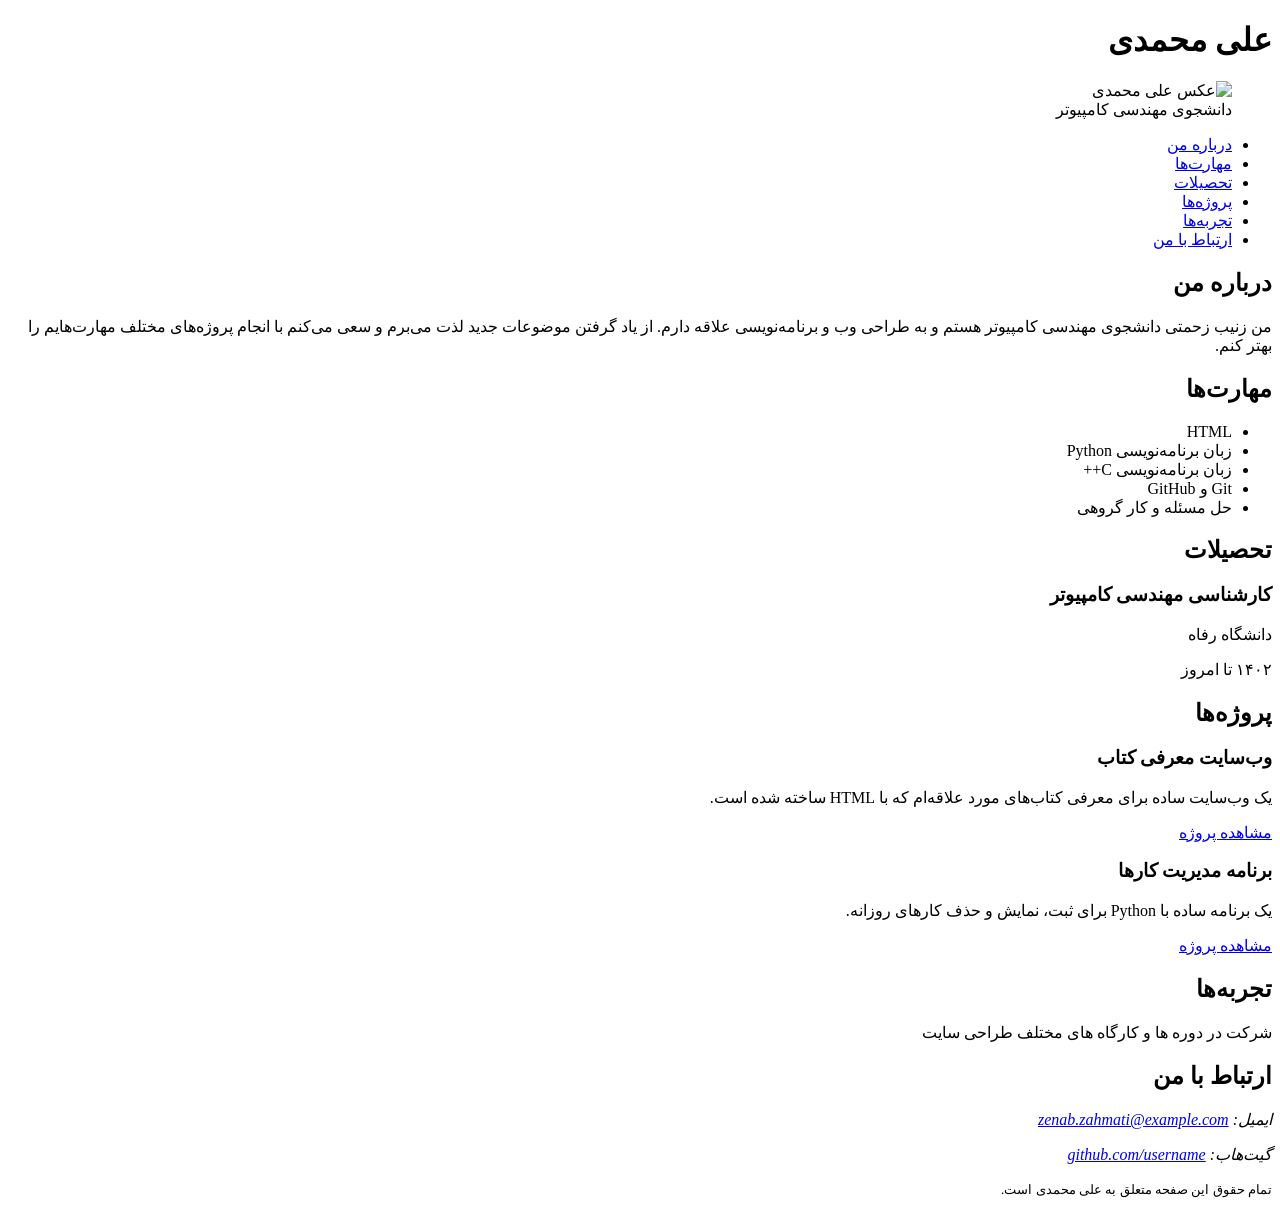
==== index.html @ 8beaaddb "Add files via upload" ====
<!DOCTYPE html>
<html lang="fa" dir="rtl">
<head>
    <meta charset="UTF-8">
    <meta name="viewport" content="width=device-width, initial-scale=1.0">
    <meta name="description" content="صفحه شخصی و رزومه علی محمدی">
    <title>صفحه شخصی علی محمدی</title>
</head>
<body>
    <header>
        <h1>علی محمدی</h1>

        <figure>
            <img src="profile.jpg" alt="عکس علی محمدی" width="200" height="200">
            <figcaption>دانشجوی مهندسی کامپیوتر</figcaption>
        </figure>

        <nav aria-label="منوی اصلی">
            <ul>
                <li><a href="#about">درباره من</a></li>
                <li><a href="#skills">مهارت‌ها</a></li>
                <li><a href="#education">تحصیلات</a></li>
                <li><a href="#projects">پروژه‌ها</a></li>
                <li><a href="#experience">تجربه‌ها</a></li>
                <li><a href="#contact">ارتباط با من</a></li>
            </ul>
        </nav>
    </header>

    <main>
        <section id="about">
            <h2>درباره من</h2>
            <p>
                من زنیب زحمتی دانشجوی مهندسی کامپیوتر هستم و به طراحی وب و
                برنامه‌نویسی علاقه دارم. از یاد گرفتن موضوعات جدید لذت می‌برم
                و سعی می‌کنم با انجام پروژه‌های مختلف مهارت‌هایم را بهتر کنم.
            </p>
        </section>

        <section id="skills">
            <h2>مهارت‌ها</h2>
            <ul>
                <li>HTML</li>
                <li>زبان برنامه‌نویسی Python</li>
                <li>زبان برنامه‌نویسی C++</li>
                <li>Git و GitHub</li>
                <li>حل مسئله و کار گروهی</li>
            </ul>
        </section>

        <section id="education">
            <h2>تحصیلات</h2>
            <article>
                <h3>کارشناسی مهندسی کامپیوتر</h3>
                <p>دانشگاه رفاه</p>
                <p><time datetime="2023">۱۴۰۲</time> تا امروز</p>
            </article>
        </section>

        <section id="projects">
            <h2>پروژه‌ها</h2>

            <article>
                <h3>وب‌سایت معرفی کتاب</h3>
                <p>
                    یک وب‌سایت ساده برای معرفی کتاب‌های مورد علاقه‌ام که با
                    HTML ساخته شده است.
                </p>
                <p><a href="#">مشاهده پروژه</a></p>
            </article>

            <article>
                <h3>برنامه مدیریت کارها</h3>
                <p>
                    یک برنامه ساده با Python برای ثبت، نمایش و حذف کارهای روزانه.
                </p>
                <p><a href="#">مشاهده پروژه</a></p>
            </article>
        </section>

        <section id="experience">
            <h2>تجربه‌ها</h2>
            <article>
                <p>
                  شرکت در دوره ها و کارگاه های مختلف طراحی سایت 

                </p>
            </article>
        </section>

        <section id="contact">
            <h2>ارتباط با من</h2>
            <address>
                <p>ایمیل: <a href="mailto:zenab.zahmati@example.com">zenab.zahmati@example.com</a></p>
                <p>گیت‌هاب: <a href="https://github.com/username">github.com/username</a></p>
            </address>
        </section>
    </main>

    <footer>
        <p><small>تمام حقوق این صفحه متعلق به علی محمدی است.</small></p>
    </footer>
</body>
</html>
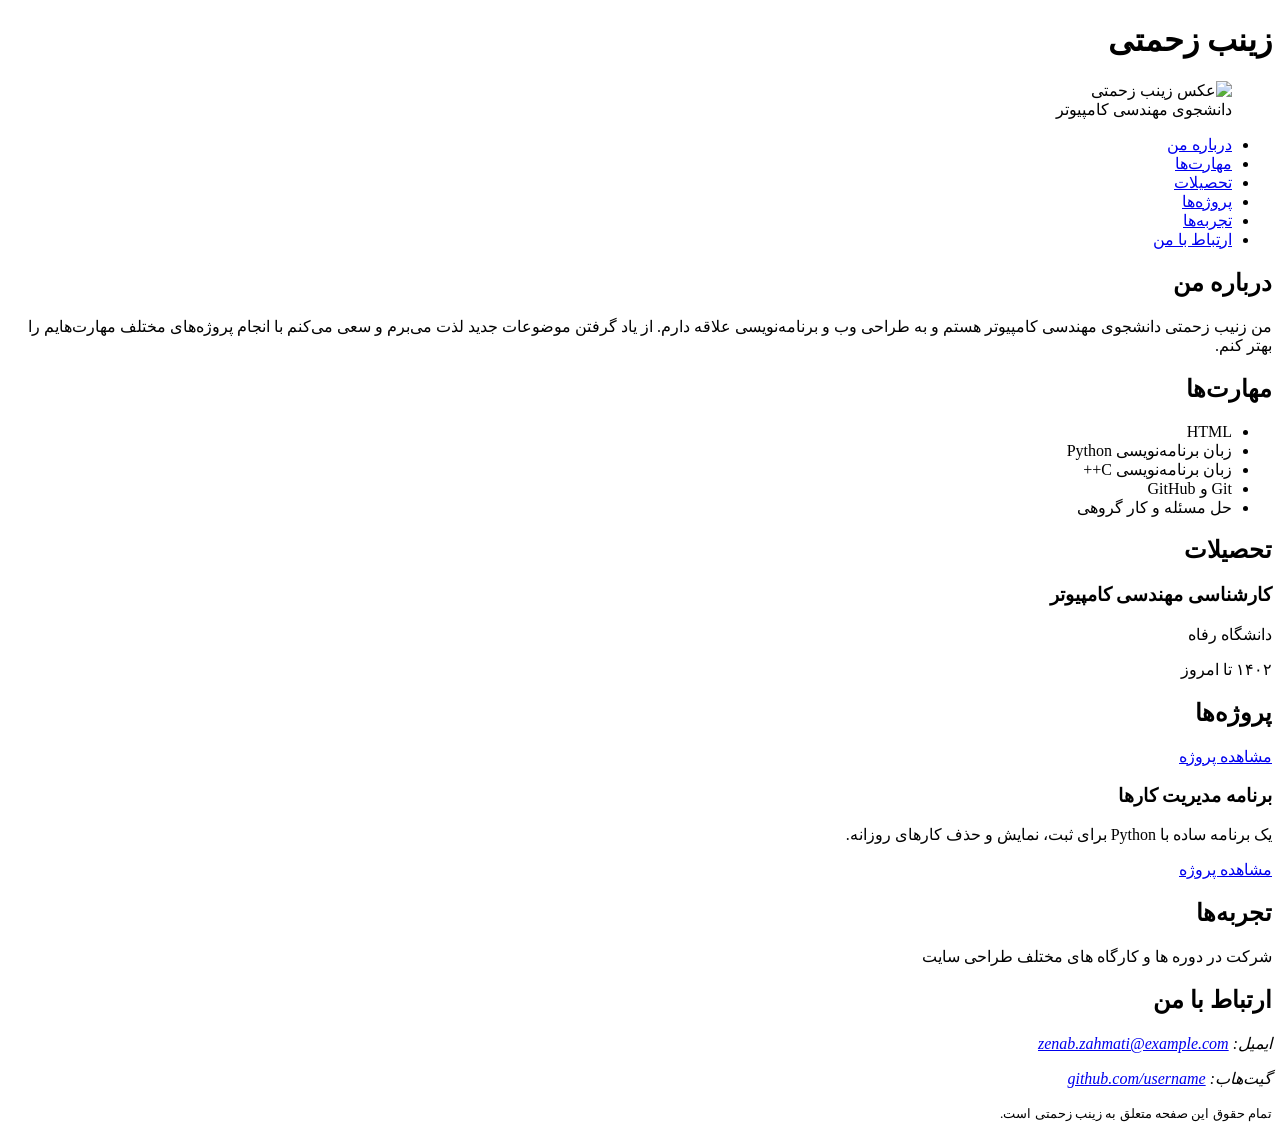
==== commit d44718b4: "Add files via upload" ====
--- a/index.html
+++ b/index.html
@@ -3,15 +3,15 @@
 <head>
     <meta charset="UTF-8">
     <meta name="viewport" content="width=device-width, initial-scale=1.0">
-    <meta name="description" content="صفحه شخصی و رزومه علی محمدی">
-    <title>صفحه شخصی علی محمدی</title>
+    <meta name="description" content="صفحه شخصی و رزومه زینب زحمتی">
+    <title>صفحه شخصی زینب زحمتی</title>
 </head>
 <body>
     <header>
-        <h1>علی محمدی</h1>
+        <h1>زینب زحمتی</h1>
 
         <figure>
-            <img src="profile.jpg" alt="عکس علی محمدی" width="200" height="200">
+            <img src="profile.jpg" alt="عکس زینب زحمتی" width="200" height="200">
             <figcaption>دانشجوی مهندسی کامپیوتر</figcaption>
         </figure>
 
@@ -61,11 +61,7 @@
             <h2>پروژه‌ها</h2>
 
             <article>
-                <h3>وب‌سایت معرفی کتاب</h3>
-                <p>
-                    یک وب‌سایت ساده برای معرفی کتاب‌های مورد علاقه‌ام که با
-                    HTML ساخته شده است.
-                </p>
+         
                 <p><a href="#">مشاهده پروژه</a></p>
             </article>
 
@@ -91,14 +87,14 @@
         <section id="contact">
             <h2>ارتباط با من</h2>
             <address>
-                <p>ایمیل: <a href="mailto:zenab.zahmati@example.com">zenab.zahmati@example.com</a></p>
+                <p>ایمیل: <a href="mailto:zeinab.zahmati@example.com">zenab.zahmati@example.com</a></p>
                 <p>گیت‌هاب: <a href="https://github.com/username">github.com/username</a></p>
             </address>
         </section>
     </main>
 
     <footer>
-        <p><small>تمام حقوق این صفحه متعلق به علی محمدی است.</small></p>
+        <p><small>تمام حقوق این صفحه متعلق به زینب زحمتی است.</small></p>
     </footer>
 </body>
 </html>
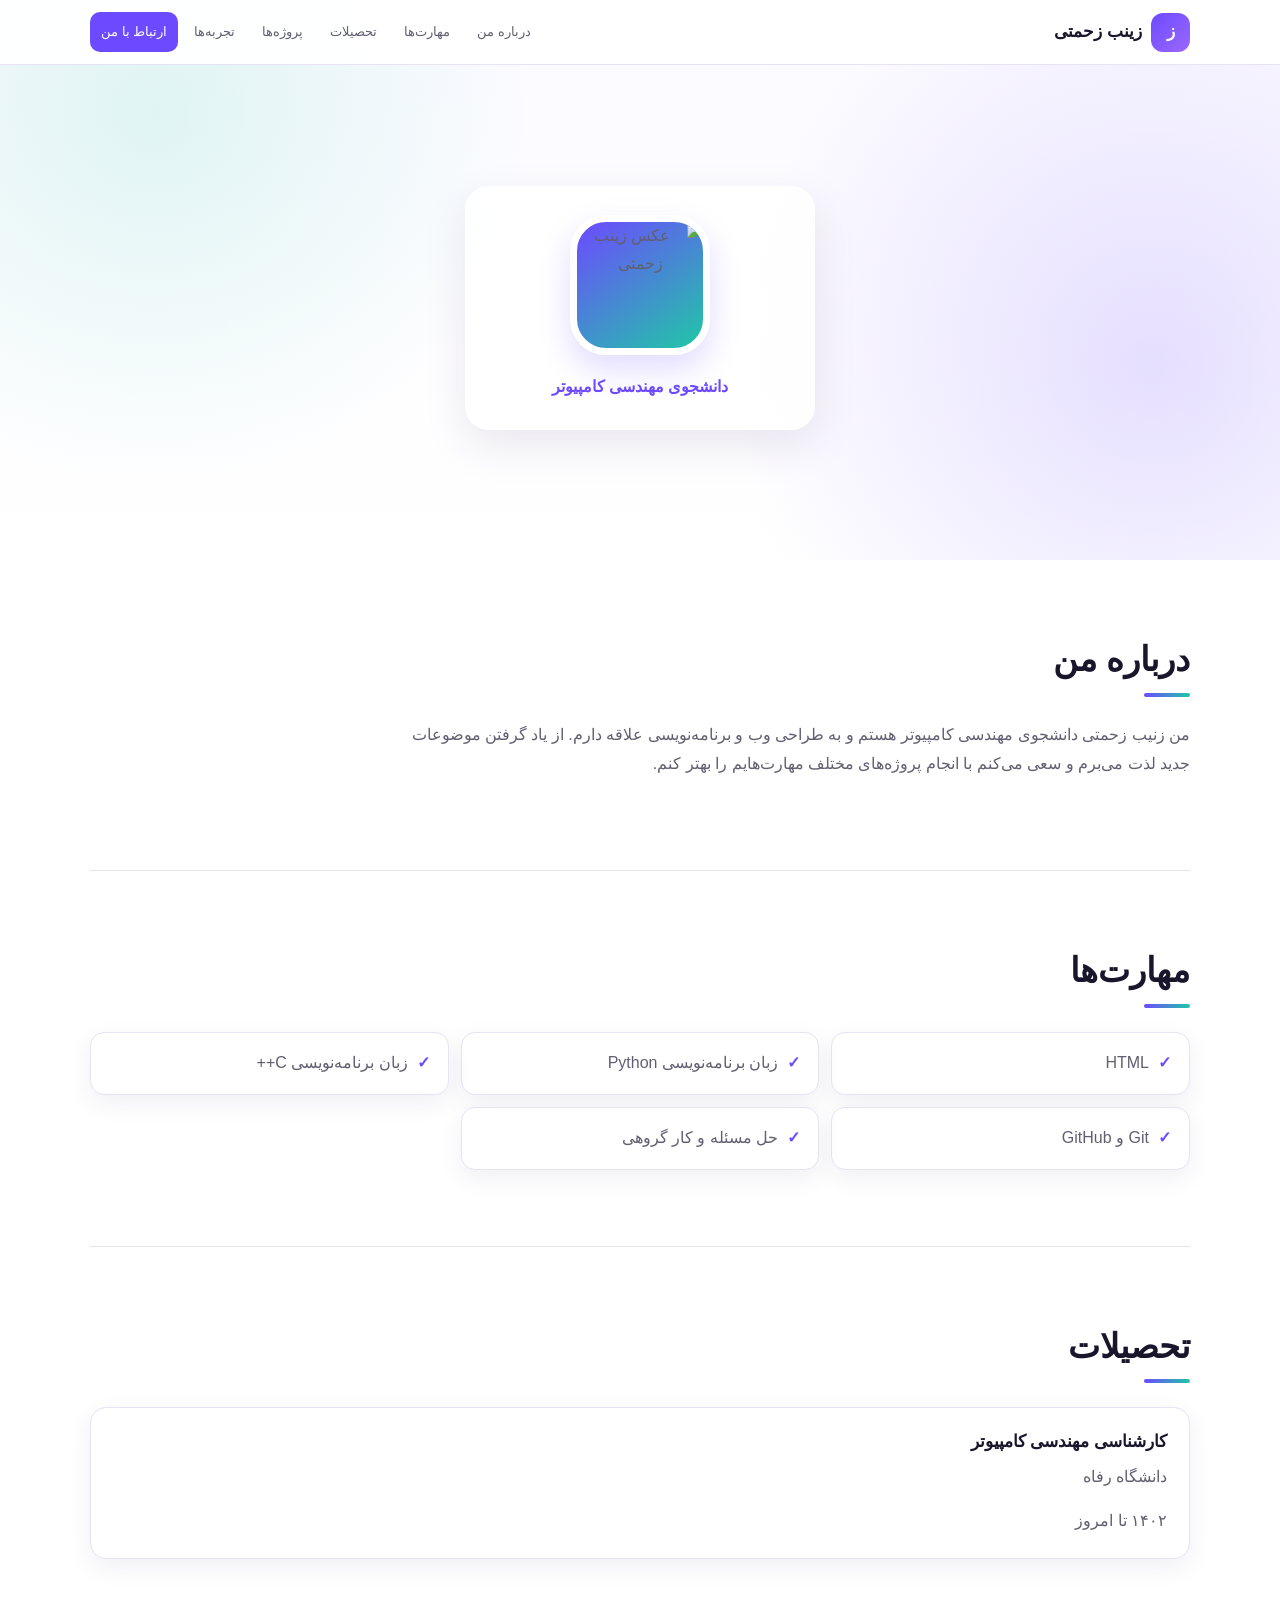
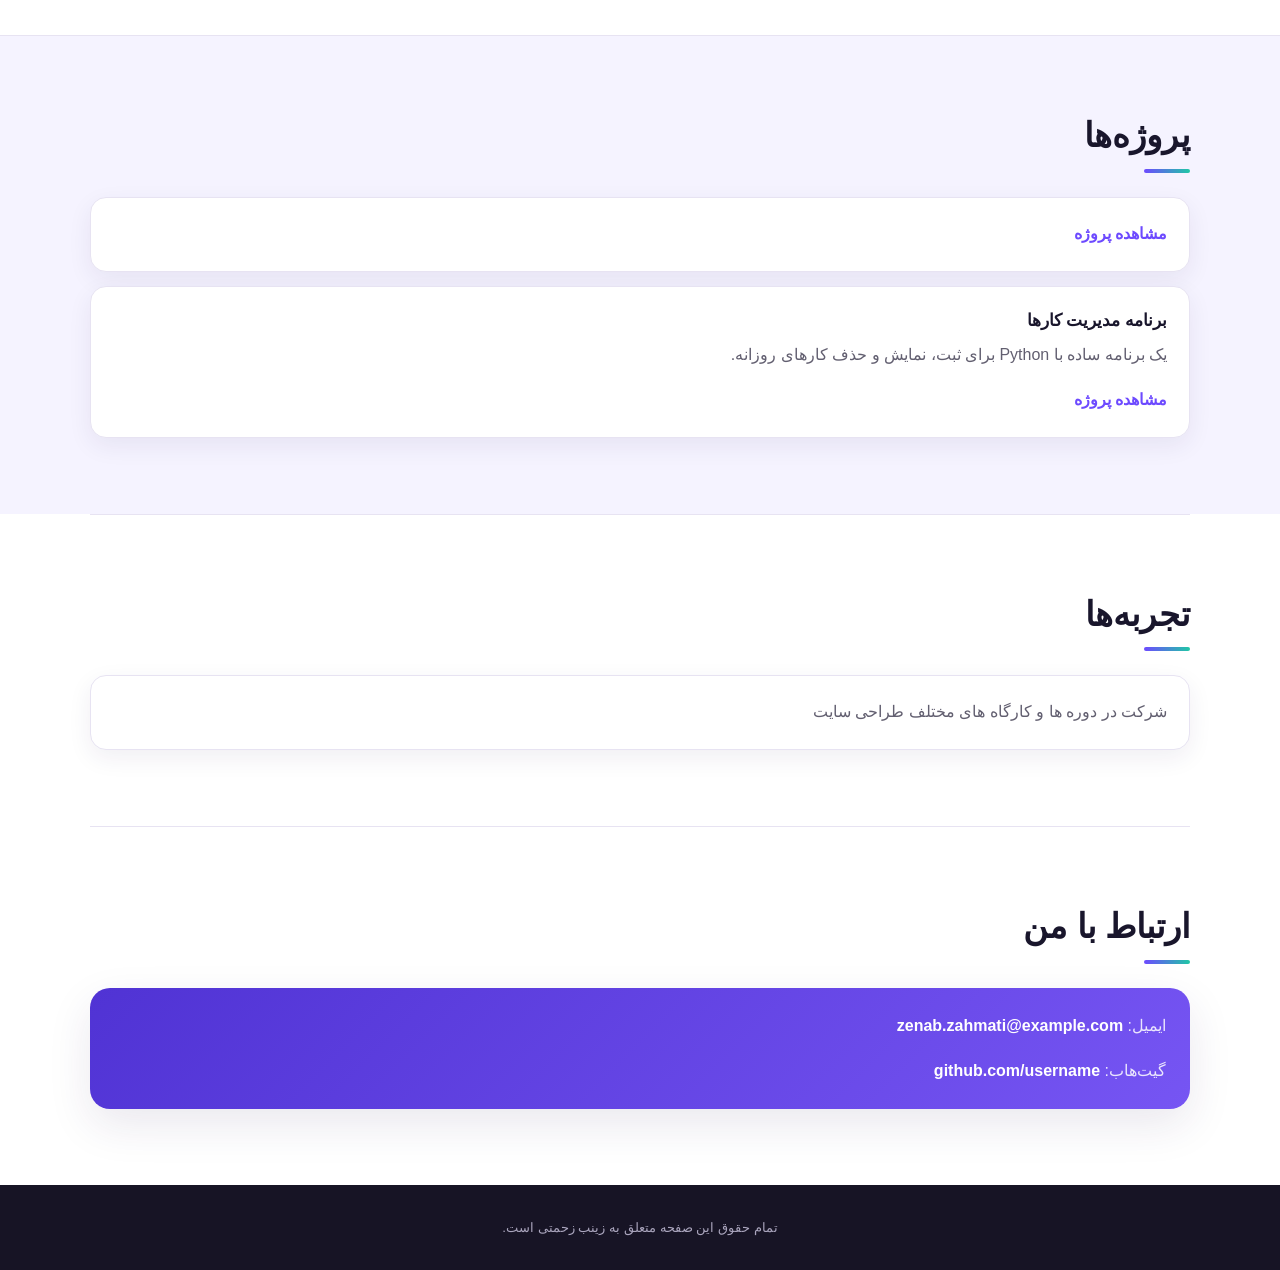
==== commit 34802633: "Add files via upload" ====
--- a/index.html
+++ b/index.html
@@ -5,26 +5,30 @@
     <meta name="viewport" content="width=device-width, initial-scale=1.0">
     <meta name="description" content="صفحه شخصی و رزومه زینب زحمتی">
     <title>صفحه شخصی زینب زحمتی</title>
+    <link rel="stylesheet" href="style.css">
 </head>
 <body>
     <header>
-        <h1>زینب زحمتی</h1>
+        <div class="header-bar">
+            <h1>زینب زحمتی</h1>
+            <input class="menu-checkbox" type="checkbox" id="menu-toggle">
+            <label class="menu-button" for="menu-toggle" aria-label="باز و بسته کردن منو"><span></span><span></span><span></span></label>
+            <nav aria-label="منوی اصلی">
+                <ul>
+                    <li><a href="#about">درباره من</a></li>
+                    <li><a href="#skills">مهارت‌ها</a></li>
+                    <li><a href="#education">تحصیلات</a></li>
+                    <li><a href="#projects">پروژه‌ها</a></li>
+                    <li><a href="#experience">تجربه‌ها</a></li>
+                    <li><a href="#contact">ارتباط با من</a></li>
+                </ul>
+            </nav>
+        </div>
 
         <figure>
             <img src="profile.jpg" alt="عکس زینب زحمتی" width="200" height="200">
             <figcaption>دانشجوی مهندسی کامپیوتر</figcaption>
         </figure>
-
-        <nav aria-label="منوی اصلی">
-            <ul>
-                <li><a href="#about">درباره من</a></li>
-                <li><a href="#skills">مهارت‌ها</a></li>
-                <li><a href="#education">تحصیلات</a></li>
-                <li><a href="#projects">پروژه‌ها</a></li>
-                <li><a href="#experience">تجربه‌ها</a></li>
-                <li><a href="#contact">ارتباط با من</a></li>
-            </ul>
-        </nav>
     </header>
 
     <main>
@@ -61,7 +65,6 @@
             <h2>پروژه‌ها</h2>
 
             <article>
-         
                 <p><a href="#">مشاهده پروژه</a></p>
             </article>
 
--- a/style.css
+++ b/style.css
@@ -0,0 +1,83 @@
+:root {
+  --primary: #6d4aff;
+  --primary-dark: #5033d4;
+  --accent: #20c7a6;
+  --heading: #19162c;
+  --text: #625f70;
+  --surface: #fff;
+  --soft: #f5f3ff;
+  --border: #e7e3f2;
+  --shadow: 0 16px 44px rgb(46 34 91 / 10%);
+}
+
+*, *::before, *::after { box-sizing: border-box; }
+html { scroll-behavior: smooth; }
+body { margin: 0; color: var(--text); background: #fff; font-family: Tahoma, Arial, sans-serif; line-height: 1.8; }
+a { color: inherit; text-decoration: none; }
+img { display: block; max-width: 100%; }
+h1, h2, h3, p, figure { margin-top: 0; }
+h1, h2, h3 { color: var(--heading); line-height: 1.45; }
+
+header { position: relative; padding: 96px 20px 64px; background: radial-gradient(circle at 12% 20%, rgb(32 199 166 / 13%), transparent 31%), radial-gradient(circle at 90% 65%, rgb(109 74 255 / 17%), transparent 35%), linear-gradient(180deg, #fbfaff, #fff); }
+.header-bar { position: fixed; z-index: 10; top: 0; right: 0; left: 0; display: flex; flex-wrap: wrap; align-items: center; justify-content: space-between; padding: 12px 20px; border-bottom: 1px solid var(--border); background: rgb(255 255 255 / 94%); backdrop-filter: blur(12px); }
+.header-bar h1 { margin: 0; color: var(--heading); font-size: 1.05rem; }
+.header-bar h1::before { display: inline-grid; width: 39px; height: 39px; margin-left: 9px; place-items: center; border-radius: 12px; color: #fff; background: linear-gradient(135deg, var(--primary), #9b68ff); content: "ز"; }
+.menu-checkbox { position: absolute; width: 1px; height: 1px; opacity: 0; pointer-events: none; }
+.menu-button { display: grid; width: 43px; height: 43px; cursor: pointer; place-content: center; gap: 5px; border: 1px solid var(--border); border-radius: 11px; background: #fff; }
+.menu-button span { width: 21px; height: 2px; border-radius: 2px; background: var(--heading); transition: 180ms ease; }
+.menu-checkbox:checked + .menu-button span:first-child { transform: translateY(7px) rotate(45deg); }
+.menu-checkbox:checked + .menu-button span:nth-child(2) { opacity: 0; }
+.menu-checkbox:checked + .menu-button span:last-child { transform: translateY(-7px) rotate(-45deg); }
+nav { display: none; width: 100%; padding-top: 10px; }
+.menu-checkbox:checked ~ nav { display: block; }
+nav ul { display: flex; flex-direction: column; gap: 5px; margin: 0; padding: 0; list-style: none; }
+nav a { display: block; padding: 8px 11px; border-radius: 10px; font-size: .84rem; }
+nav a:hover, nav a:focus-visible { color: var(--primary); background: var(--soft); outline: none; }
+nav li:last-child a { color: #fff; background: var(--primary); }
+
+header figure { width: min(100%, 350px); margin: 16px auto 0; padding: 28px; border: 1px solid rgb(255 255 255 / 75%); border-radius: 24px; text-align: center; background: rgb(255 255 255 / 82%); box-shadow: var(--shadow); }
+header figure img { width: 140px; height: 140px; margin: 0 auto 18px; border: 7px solid #fff; border-radius: 36px; object-fit: cover; background: linear-gradient(145deg, var(--primary), var(--accent)); box-shadow: 0 14px 32px rgb(109 74 255 / 20%); }
+header figcaption { color: var(--primary); font-weight: 700; }
+
+main { width: min(100% - 32px, 1100px); margin-inline: auto; }
+main section { padding-block: 58px; scroll-margin-top: 88px; }
+main section + section { border-top: 1px solid var(--border); }
+main h2 { margin-bottom: 24px; font-size: clamp(1.45rem, 6vw, 2.1rem); }
+main h2::after { display: block; width: 46px; height: 4px; margin-top: 8px; border-radius: 9px; background: linear-gradient(90deg, var(--primary), var(--accent)); content: ""; }
+#about p { max-width: 780px; font-size: 1rem; }
+#skills > ul { display: grid; gap: 12px; margin: 0; padding: 0; list-style: none; }
+#skills > ul li { padding: 16px 18px; border: 1px solid var(--border); border-radius: 14px; background: #fff; box-shadow: 0 8px 24px rgb(46 34 91 / 7%); }
+#skills > ul li::before { margin-left: 9px; color: var(--primary); content: "✓"; font-weight: 800; }
+article { padding: 22px; border: 1px solid var(--border); border-radius: 16px; background: #fff; box-shadow: 0 8px 24px rgb(46 34 91 / 7%); }
+article + article { margin-top: 14px; }
+article h3 { margin-bottom: 8px; font-size: 1.05rem; }
+article p:last-child { margin-bottom: 0; }
+article a { color: var(--primary); font-weight: 700; }
+#education, #experience { position: relative; }
+#projects { width: 100vw; margin-right: calc(50% - 50vw); padding-inline: max(16px, calc((100vw - 1100px) / 2)); background: var(--soft); }
+#contact address { padding: 24px; border-radius: 20px; color: rgb(255 255 255 / 85%); background: linear-gradient(135deg, var(--primary-dark), #7655f3); box-shadow: var(--shadow); font-style: normal; }
+#contact address p:last-child { margin-bottom: 0; }
+#contact address a { color: #fff; overflow-wrap: anywhere; font-weight: 700; }
+footer { padding: 28px 20px; color: #aaa5bd; background: #171425; text-align: center; }
+footer p { margin: 0; }
+
+@media (min-width: 640px) {
+  header { padding-block: 120px 80px; }
+  main { width: min(100% - 56px, 1100px); }
+  #skills > ul { grid-template-columns: repeat(2, minmax(0, 1fr)); }
+  main section { padding-block: 76px; }
+}
+
+@media (min-width: 900px) {
+  .header-bar { padding-inline: max(28px, calc((100vw - 1100px) / 2)); }
+  .menu-button { display: none; }
+  nav, .menu-checkbox:checked ~ nav { display: block; width: auto; padding-top: 0; }
+  nav ul { flex-direction: row; align-items: center; gap: 5px; }
+  header { min-height: 560px; display: grid; place-items: center; }
+  #skills > ul { grid-template-columns: repeat(3, minmax(0, 1fr)); }
+}
+
+@media (prefers-reduced-motion: reduce) {
+  html { scroll-behavior: auto; }
+  *, *::before, *::after { transition-duration: .01ms !important; }
+}
